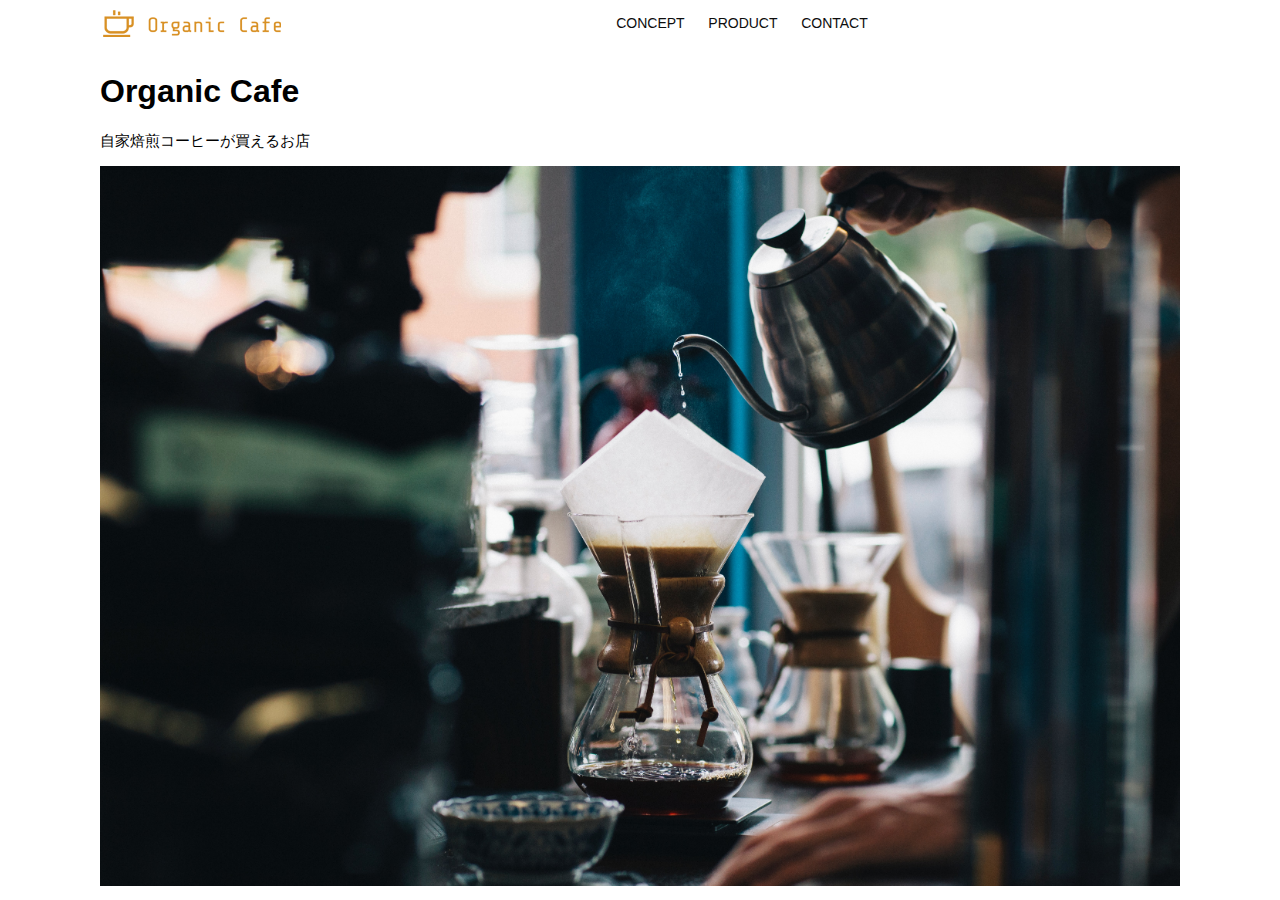
==== kadai_013/index.html @ edc5f266 "HTML/CSS発展 課題13" ====
<!DOCTYPE html>
<html lang="ja">
  <head>
    <title>Organic Cafe</title>
    <meta charset="UTF-8" />
    <meta name="description" content="自家焙煎のコーヒーがお家で楽しめるOrganic Cafe"/>
    <meta name="viewport" content="width=device-width, initial-scale=1.0" />
    <link rel="stylesheet" href="style.css" />
  </head>
  <body>
    <!-- ヘッダー -->
    <header>
      <!-- ロゴ -->
      <a id="logo" href="index.html"><img src="images/logo.png" alt="トップページに戻る"/></a>

      <!-- PC 用ナビゲーション -->
      <nav id="nav-pc">
        <a href="index.html#concept">CONCEPT</a>
        <a href="index.html#product">PRODUCT</a>
        <a href="index.html#contact">CONTACT</a>
      </nav>

      <!-- ナビゲーションアイコン -->
      <div id="menu-icon">
        <img id="menu-sp" src="images/button-menu.png" alt="ナビゲーションを開く" onclick="document.getElementById('nav-sp').style.display = 'block'">
      </div>

      <!-- SP用 ナビゲーション -->
      <nav id="nav-sp">
        <img id="close" src="images/button-close.png" alt="ナビゲーションを閉じる" onclick="document.getElementById('nav-sp').style.display = 'none'">
        <a id="logo-sp" href="index.html" onclick="document.getElementById('nav-sp').style.display='none'"><img src="images/logo-sp.png" alt="トップページに戻る"></a>
        <a class="menu" href="index.html#concept" onclick="document.getElementById('nav-sp').style.display = 'none'">CONCEPT</a>
        <a class="menu" href="index.html#product" onclick="document.getElementById('nav-sp').style.display = 'none'">PRODUCT</a>
        <a class="menu" href="index.html#contact" onclick="document.getElementById('nav-sp').style.display = 'none'">CONTACT</a>
      </nav>
    </header>

    <main>
      <article>
        <!-- メインビジュアル -->
        <section id="main-visual">
          <div id="main-message">
            <h1>Organic Cafe</h1>
            <p>自家焙煎コーヒーが買えるお店</p>
          </div>
          <img src="images/main-image.jpg" alt="コーヒーをハンドドリップで淹れる画像"/>
        </section>
      </article>
    </main>
  </body>
</html>
---- kadai_013/style.css ----
/* PC、スマホ共通スタイル */
body {
  font-family: "Source Sans Pro", "Hiragino Kaku Gothic ProN", Meiryo, Arial,
    sans-serif;
}

p {
  font-size: 15px;
}

#main-visual>img {
  width: 100%;
}

/*================
PC 用のスタイル 
=================*/
@media screen and (min-width: 768px) {
  /* 横幅設定 */
  body {
    max-width: 1080px;
    min-width: 960px;
    margin: 0 auto 0 auto;
  }

  /* ヘッダー */
  header {
    display: flex;
    justify-content: space-between;
  }

  /* ナビゲーションのレイアウト */
  #nav-pc {
    text-align: right;
    font-size: 14px;
    padding-top: 15px;
  }

  /* ナビゲーションのリンクの装飾設定 */
  #nav-pc>a {
    text-decoration: none;
    margin-left: 20px;
  }

  #nav-pc>a:link {
    color: #0d0d0d;
  }

  #nav-pc>a:visited {
    color: #0d0d0d;
  }

  #nav-pc>a:hover {
    color: #0d0d0d;
    text-decoration: underline;
  }

  #nav-pc>a:active {
    color: #0d0d0d;
  }

  /* SP のナビゲーションを非表示化 */
  #menu-sp, #nav-sp {
    display: none
  }
}

@media screen and (max-width: 767px) {
  body {
    min-width: 375px;
    margin: 0;
  }
  
  #nav-pc {
    display: none;
  }
  
  #menu-sp {
    float: right; /* 右寄せ */
    padding: 0;
  }
  
  #nav-sp {
    background-color: #ce933e;
    position: absolute;
    left: 0;
    top: 0;
    width: 100%;
    height: 100%;
    display: none;
    z-index: 100;
  }
  
  #close {
    position: absolute;
    top: 20px;
    right: 20px;;
  }
  
  #logo-sp {
    margin: 80px 0 30px 20px;
  }
  
  #nav-sp > a {
    display: block;
  }
  
  #nav-sp > a:link {
    color: #ffffff;
  }
  
  #nav-sp > a:visited {
    color: #ffffff;
  }
  
  #nav-sp > a:hover {
    color: #ffffff;
    text-decoration: underline;
  }
  
  #nav-sp > a:active {
    color: #ffffff;
  }
  
  #nav-sp > .menu {
    text-decoration: none;
    display: block;
    margin-left: 20px;
    margin-right: 20px;
    height: 44px;
    font-size: 16px;
    background-image: url("images/arrow.png");
    background-repeat: no-repeat;
    background-position: right top;
  }
}
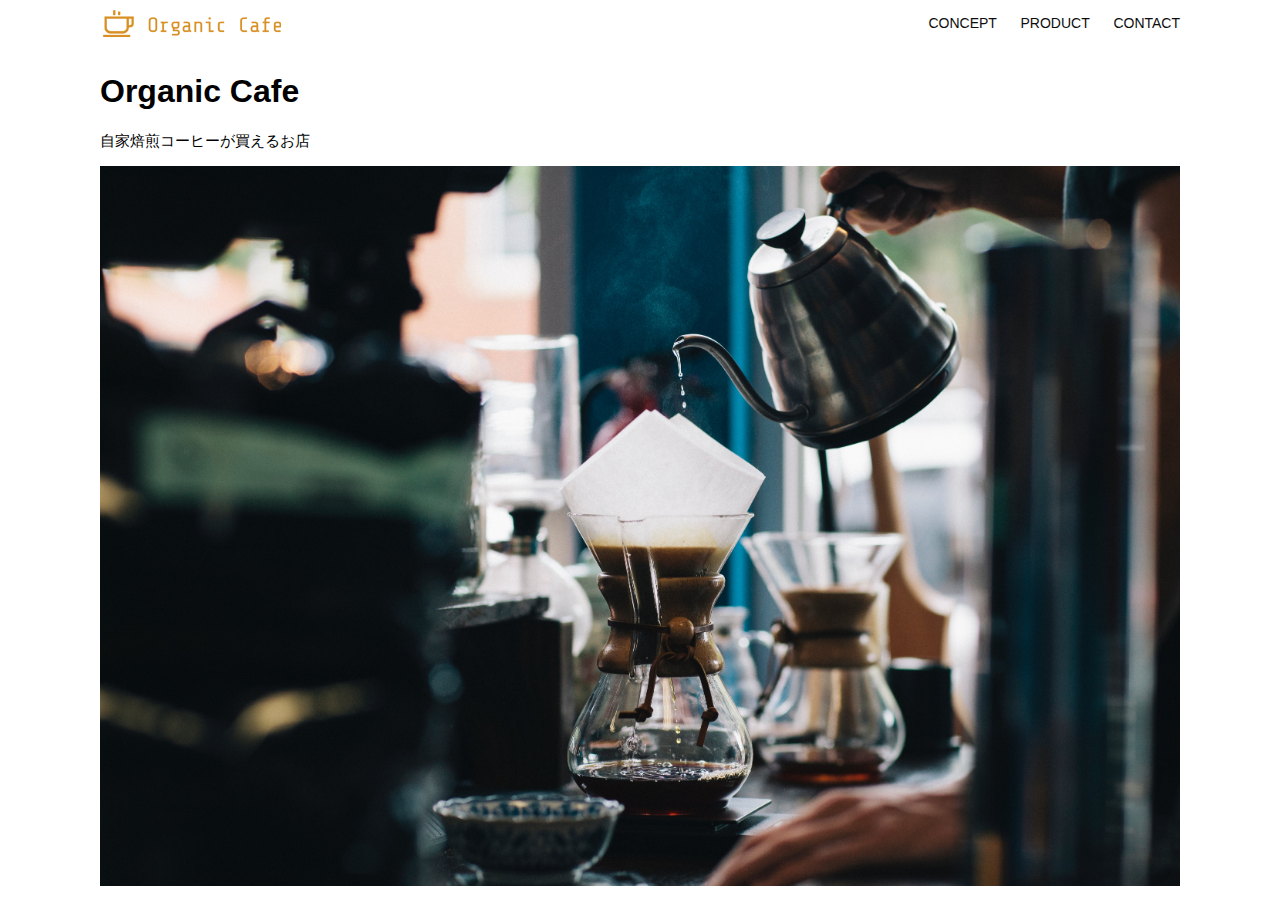
==== commit 665f0e42: "HTML/CSS発展 課題13 再提出" ====
--- a/kadai_013/index.html
+++ b/kadai_013/index.html
@@ -21,9 +21,7 @@
       </nav>
 
       <!-- ナビゲーションアイコン -->
-      <div id="menu-icon">
-        <img id="menu-sp" src="images/button-menu.png" alt="ナビゲーションを開く" onclick="document.getElementById('nav-sp').style.display = 'block'">
-      </div>
+      <img id="menu-sp" src="images/button-menu.png" alt="ナビゲーションを開く" onclick="document.getElementById('nav-sp').style.display = 'block'">
 
       <!-- SP用 ナビゲーション -->
       <nav id="nav-sp">
@@ -48,4 +46,4 @@
       </article>
     </main>
   </body>
-</html>+</html>
